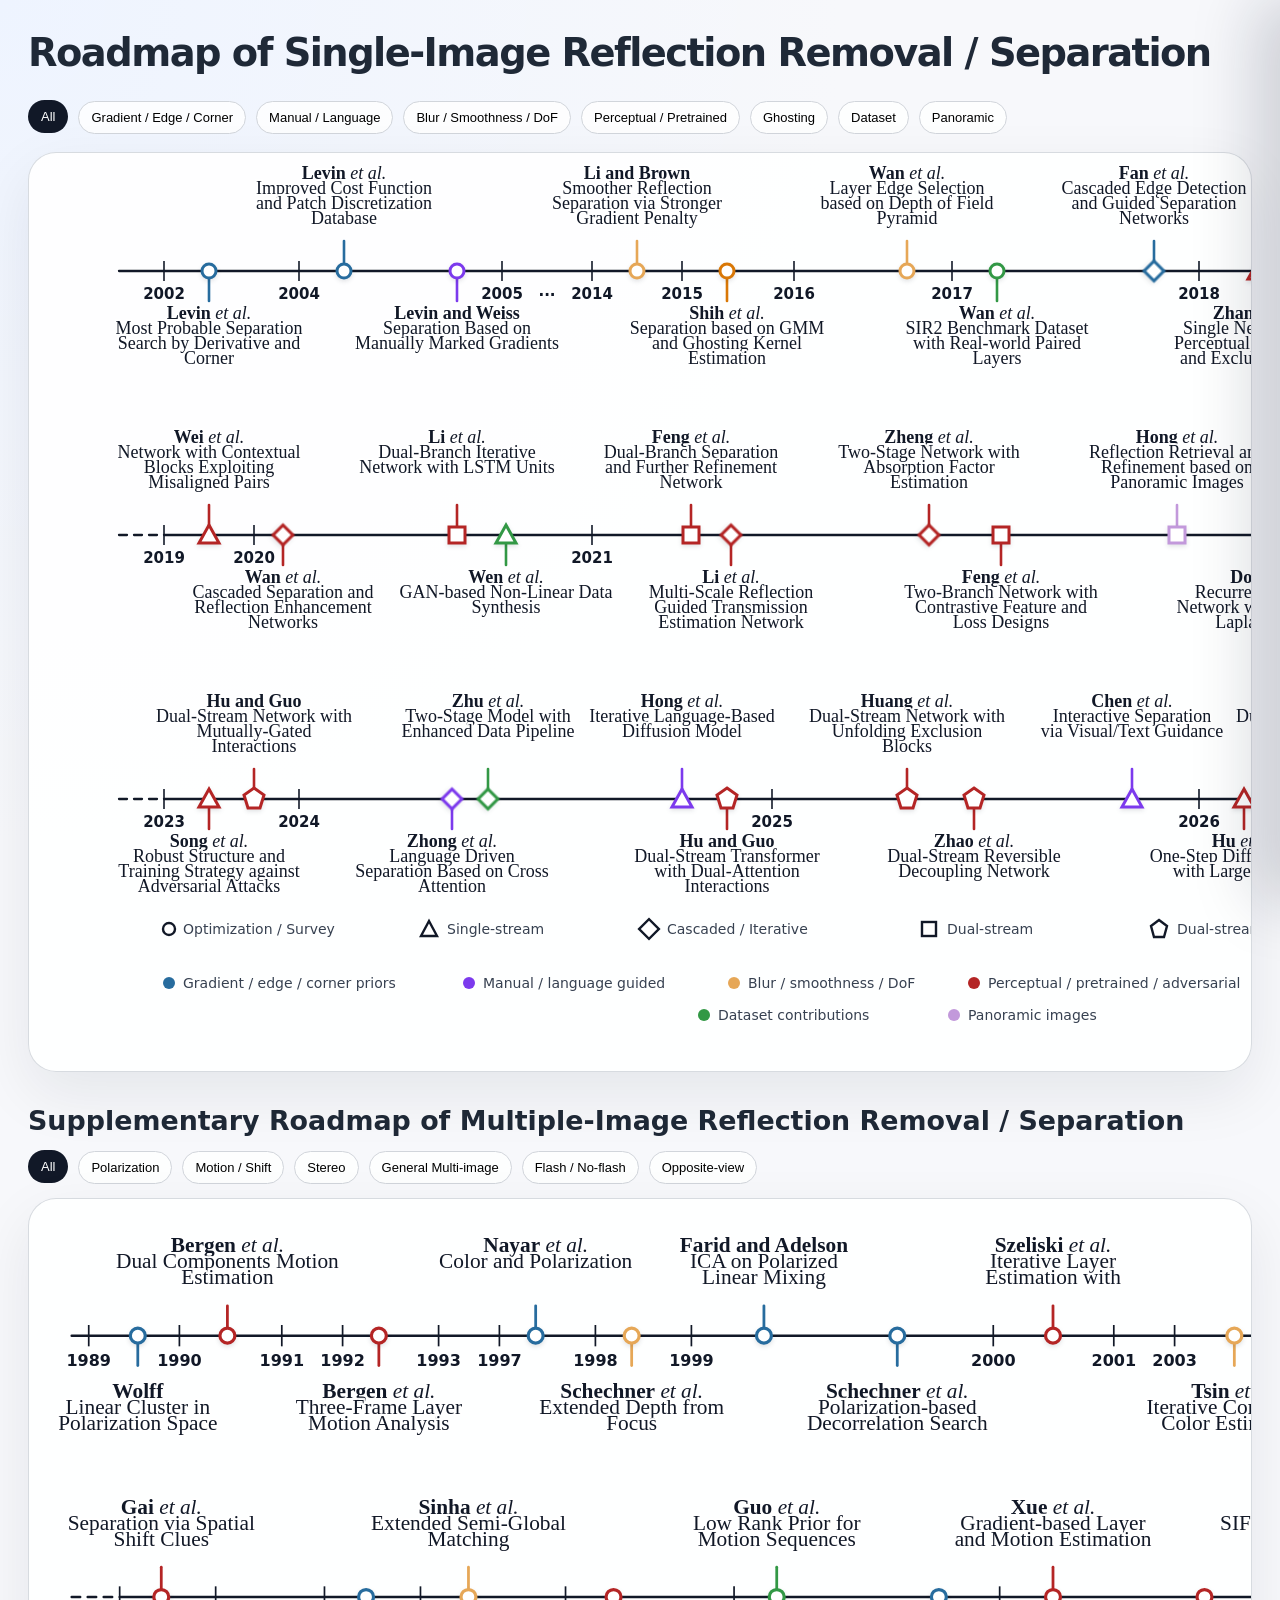
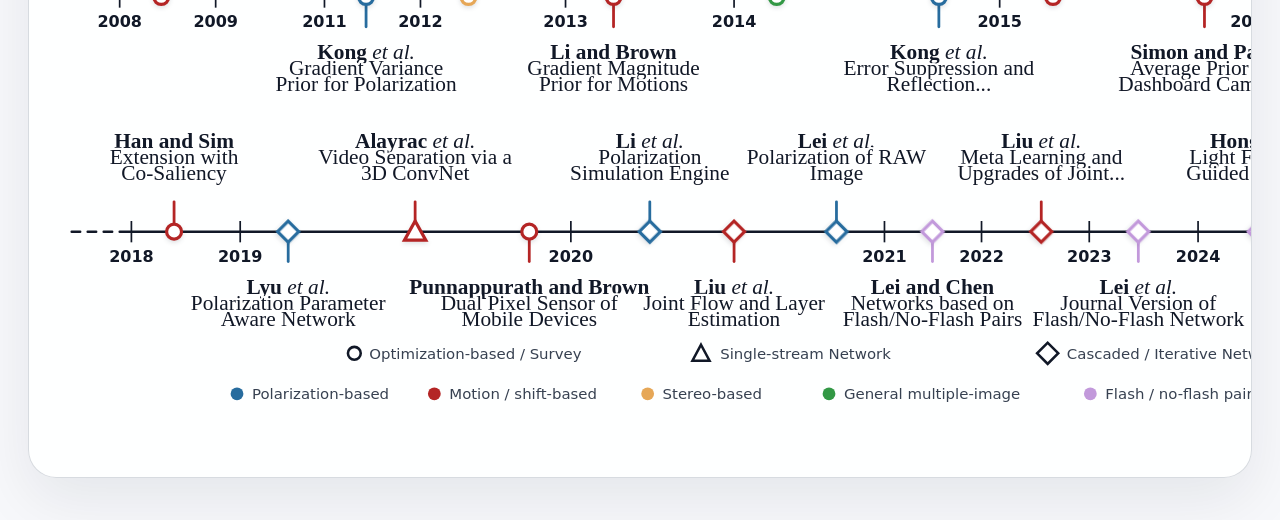
==== survey/index.html @ c85b86d0 "Add interactive survey roadmap section" ====
<!DOCTYPE html>
<html lang="zh-CN">
<head>
  <meta charset="UTF-8" />
  <meta name="viewport" content="width=device-width, initial-scale=1.0" />
  <title>Interactive Roadmap of Reflection Removal</title>
  <link rel="stylesheet" href="assets/styles.css" />
</head>
<body>
  <header data-roadmap-section="single">
    <h1>Roadmap of Single-Image Reflection Removal / Separation</h1>
  </header>

  <section class="toolbar" aria-label="Filter single-image timeline categories" data-roadmap-filter="single" data-roadmap-section="single">
    <button class="chip active" data-filter="all">All</button>
    <button class="chip" data-filter="gradient">Gradient / Edge / Corner</button>
    <button class="chip" data-filter="manual">Manual / Language</button>
    <button class="chip" data-filter="smooth">Blur / Smoothness / DoF</button>
    <button class="chip" data-filter="deep">Perceptual / Pretrained</button>
    <button class="chip" data-filter="ghosting">Ghosting</button>
    <button class="chip" data-filter="data">Dataset</button>
    <button class="chip" data-filter="pano">Panoramic</button>
  </section>

  <main class="wrap">
    <section class="timeline-card single-roadmap" data-roadmap-section="single">
      <div class="stage" id="singleStage">
        <!-- This figure is redrawn from main.tex survey timeline2. Literature metadata is stored in data/roadmaps.json. -->
        <svg id="singleTimeline" viewBox="0 0 1640 900" role="img" aria-label="Single-image reflection removal timeline">
          <defs>
            <marker id="singleArrow" markerWidth="10" markerHeight="10" refX="8" refY="5" orient="auto" markerUnits="strokeWidth">
              <path d="M0,0 L10,5 L0,10 z" fill="#111827"></path>
            </marker>
          </defs>

          <g id="singleAxes"></g>
          <g id="singlePapers"></g>

          <g class="legend" transform="translate(820 776)">
            <g transform="translate(-690 0)"><circle r="6" fill="white" stroke="#111827" stroke-width="2.4"></circle><text x="14" y="5">Optimization / Survey</text></g>
            <g transform="translate(-430 0)"><path d="M0,-8 L8,7 L-8,7 Z" fill="white" stroke="#111827" stroke-width="2.4"></path><text x="18" y="5">Single-stream</text></g>
            <g transform="translate(-210 0)"><rect x="-7" y="-7" width="14" height="14" transform="rotate(45)" fill="white" stroke="#111827" stroke-width="2.4"></rect><text x="18" y="5">Cascaded / Iterative</text></g>
            <g transform="translate(70 0)"><rect x="-7" y="-7" width="14" height="14" fill="white" stroke="#111827" stroke-width="2.4"></rect><text x="18" y="5">Dual-stream</text></g>
            <g transform="translate(300 0)"><path d="M0,-9 L8,-3 L5,8 L-5,8 L-8,-3 Z" fill="white" stroke="#111827" stroke-width="2.4"></path><text x="18" y="5">Dual-stream with feature interactions</text></g>
          </g>

          <g class="legend" transform="translate(820 830)">
            <g transform="translate(-690 0)"><circle r="6" class="legend-color single-gradient"></circle><text x="14" y="5">Gradient / edge / corner priors</text></g>
            <g transform="translate(-390 0)"><circle r="6" class="legend-color single-manual"></circle><text x="14" y="5">Manual / language guided</text></g>
            <g transform="translate(-125 0)"><circle r="6" class="legend-color single-smooth"></circle><text x="14" y="5">Blur / smoothness / DoF</text></g>
            <g transform="translate(115 0)"><circle r="6" class="legend-color single-deep"></circle><text x="14" y="5">Perceptual / pretrained / adversarial</text></g>
            <g transform="translate(465 0)"><circle r="6" class="legend-color single-ghosting"></circle><text x="14" y="5">Ghosting clues</text></g>
          </g>

          <g class="legend" transform="translate(820 862)">
            <g transform="translate(-155 0)"><circle r="6" class="legend-color single-data"></circle><text x="14" y="5">Dataset contributions</text></g>
            <g transform="translate(95 0)"><circle r="6" class="legend-color single-pano"></circle><text x="14" y="5">Panoramic images</text></g>
          </g>
        </svg>
      </div>
    </section>

    <section class="timeline-section-title" aria-labelledby="singleRoadmapTitle" data-roadmap-section="multiple">
      <h2 id="singleRoadmapTitle">Supplementary Roadmap of Multiple-Image Reflection Removal / Separation</h2>
    </section>

    <section class="toolbar inline-toolbar" aria-label="Filter multiple-image timeline categories" data-roadmap-filter="multiple" data-roadmap-section="multiple">
      <button class="chip active" data-filter="all">All</button>
      <button class="chip" data-filter="polarization">Polarization</button>
      <button class="chip" data-filter="motion">Motion / Shift</button>
      <button class="chip" data-filter="stereo">Stereo</button>
      <button class="chip" data-filter="general">General Multi-image</button>
      <button class="chip" data-filter="flash">Flash / No-flash</button>
      <button class="chip" data-filter="opposite">Opposite-view</button>
    </section>

    <section class="timeline-card" data-roadmap-section="multiple">
      <div class="stage" id="stage">
        <!-- viewBox controls the internal coordinate system: width=1500, height=760. Keep it aligned with SVG layout coordinates. -->
        <svg id="timeline" viewBox="0 0 1500 760" role="img" aria-label="Interactive reflection removal timeline">
          <defs>
            <marker id="arrow" markerWidth="10" markerHeight="10" refX="8" refY="5" orient="auto" markerUnits="strokeWidth">
              <path d="M0,0 L10,5 L0,10 z" fill="#111827"></path>
            </marker>
          </defs>

          <g id="axes"></g>
          <g id="papers"></g>

          <!-- Shape legend position. Outer translate(x y): move the whole row; inner translate(x 0): adjust spacing between items. -->
          <g class="legend" transform="translate(750 684)">
            <g transform="translate(-445 0)"><circle r="6" fill="white" stroke="#111827" stroke-width="2.4"></circle><text x="14" y="5">Optimization-based / Survey</text></g>
            <g transform="translate(-120 0)"><path d="M0,-8 L8,7 L-8,7 Z" fill="white" stroke="#111827" stroke-width="2.4"></path><text x="18" y="5">Single-stream Network</text></g>
            <g transform="translate(205 0)"><rect x="-7" y="-7" width="14" height="14" transform="rotate(45)" fill="white" stroke="#111827" stroke-width="2.4"></rect><text x="18" y="5">Cascaded / Iterative Network</text></g>
          </g>

          <!-- Color legend position. Outer translate(x y): move the whole row; inner translate(x 0): adjust spacing between color items. -->
          <g class="legend" transform="translate(750 722)">
            <g transform="translate(-555 0)"><circle r="6" class="legend-color category-polarization"></circle><text x="14" y="5">Polarization-based</text></g>
            <g transform="translate(-370 0)"><circle r="6" class="legend-color category-motion"></circle><text x="14" y="5">Motion / shift-based</text></g>
            <g transform="translate(-170 0)"><circle r="6" class="legend-color category-stereo"></circle><text x="14" y="5">Stereo-based</text></g>
            <g transform="translate(0 0)"><circle r="6" class="legend-color category-general"></circle><text x="14" y="5">General multiple-image</text></g>
            <g transform="translate(245 0)"><circle r="6" class="legend-color category-flash"></circle><text x="14" y="5">Flash / no-flash pair</text></g>
            <g transform="translate(455 0)"><circle r="6" class="legend-color category-opposite"></circle><text x="14" y="5">Paired reflection scene indicators</text></g>
          </g>
        </svg>
      </div>
    </section>
  </main>

  <aside id="detailsDrawer" class="details-drawer" aria-hidden="true" aria-label="Paper details">
    <div class="drawer-inner" id="drawerContent"></div>
  </aside>

  <aside id="tooltip" class="tooltip" aria-hidden="true"></aside>

  <script src="data/roadmaps.js"></script>
  <script src="assets/app.js" defer></script>
</body>
</html>
---- survey/assets/styles.css ----
:root {
  /* Page theme colors. */
  --bg: #f7f8fb;
  --panel: #ffffff;
  --text: #1f2937;
  --muted: #6b7280;
  --line: #111827;

  /* Category colors. Change these six values to update nodes, filter tabs, tooltips, and color legend together. */
  --category-polarization: #276c9e;
  --category-motion: #b42525;
  --category-stereo: #e6a757;
  --category-general: #329845;
  --category-flash: #c299db;
  --category-opposite: #3cb4b4;

  /* Single-image roadmap category colors. Change these values to update its nodes and color legend together. */
  --single-category-gradient: #276c9e;
  --single-category-manual: #7c3aed;
  --single-category-smooth: #e6a757;
  --single-category-deep: #b42525;
  --single-category-ghosting: #d97706;
  --single-category-data: #329845;
  --single-category-pano: #c299db;

  --shadow: 0 18px 40px rgba(15, 23, 42, 0.18);

  /* Overall page content width: affects header, filter tabs, and timeline card container. */
  --content-width: 1720px;
}

* {
  box-sizing: border-box;
}

[hidden] {
  display: none !important;
}

body {
  margin: 0;
  font-family: Inter, ui-sans-serif, system-ui, -apple-system, BlinkMacSystemFont, "Segoe UI", sans-serif;
  background: radial-gradient(circle at top left, #eef4ff 0, transparent 34%), var(--bg);
  color: var(--text);
}

header,
.toolbar,
.wrap {
  transition: transform 260ms ease;
}

body.drawer-open header,
body.drawer-open .toolbar,
body.drawer-open .wrap {
  transform: translateX(-260px);
}

header {
  max-width: var(--content-width);
  margin: 0 auto;
  padding: 32px 28px 12px;
}

h1 {
  margin: 0;
  /* Main title font size: min / responsive / max. */
  font-size: clamp(24px, 3vw, 40px);
  letter-spacing: -0.04em;
  line-height: 1.08;
}

.toolbar {
  max-width: var(--content-width);
  margin: 0 auto;
  padding: 16px 28px 0;
  display: flex;
  flex-wrap: wrap;
  /* Gap between filter tabs. */
  gap: 10px;
  align-items: center;
}

.inline-toolbar {
  margin: 0 -28px 14px;
  padding-top: 0;
}

.chip {
  border: 1px solid #d1d5db;
  background: rgba(255, 255, 255, 0.82);
  border-radius: 999px;
  padding: 8px 12px;
  /* Filter tab font size. */
  font-size: 13px;
  cursor: pointer;
  transition: 160ms ease;
  user-select: none;
}

.chip:hover,
.chip.active {
  color: white;
  border-color: transparent;
  transform: translateY(-1px);
}

.chip[data-filter="all"].active { background: #111827; }
.chip[data-filter="polarization"].active, .chip[data-filter="polarization"]:hover { background: var(--category-polarization); }
.chip[data-filter="motion"].active, .chip[data-filter="motion"]:hover { background: var(--category-motion); }
.chip[data-filter="stereo"].active, .chip[data-filter="stereo"]:hover { background: var(--category-stereo); }
.chip[data-filter="general"].active, .chip[data-filter="general"]:hover { background: var(--category-general); }
.chip[data-filter="flash"].active, .chip[data-filter="flash"]:hover { background: var(--category-flash); }
.chip[data-filter="opposite"].active, .chip[data-filter="opposite"]:hover { background: var(--category-opposite); }
.chip[data-filter="gradient"].active, .chip[data-filter="gradient"]:hover { background: var(--single-category-gradient); }
.chip[data-filter="manual"].active, .chip[data-filter="manual"]:hover { background: var(--single-category-manual); }
.chip[data-filter="smooth"].active, .chip[data-filter="smooth"]:hover { background: var(--single-category-smooth); }
.chip[data-filter="deep"].active, .chip[data-filter="deep"]:hover { background: var(--single-category-deep); }
.chip[data-filter="ghosting"].active, .chip[data-filter="ghosting"]:hover { background: var(--single-category-ghosting); }
.chip[data-filter="data"].active, .chip[data-filter="data"]:hover { background: var(--single-category-data); }
.chip[data-filter="pano"].active, .chip[data-filter="pano"]:hover { background: var(--single-category-pano); }

.wrap {
  max-width: var(--content-width);
  margin: 18px auto 42px;
  padding: 0 28px;
}

.timeline-card {
  position: relative;
  background: rgba(255, 255, 255, 0.88);
  border: 1px solid rgba(209, 213, 219, 0.86);
  border-radius: 28px;
  box-shadow: 0 22px 60px rgba(15, 23, 42, 0.08);
  overflow: hidden;
}

.timeline-section-title {
  margin: 34px 0 14px;
}

.timeline-section-title h2 {
  margin: 0;
  font-size: clamp(21px, 2.1vw, 30px);
  line-height: 1.12;
  letter-spacing: 0;
}

.stage {
  width: 100%;
  overflow-x: auto;
  overflow-y: hidden;
  padding: 0 0 18px;
}

svg {
  /* Visible SVG size in the page. Change width/height to resize the timeline display. */
  width: 1600px;
  max-width: none;
  height: 860px;
  display: block;
}

.single-roadmap svg {
  width: 1660px;
  height: 900px;
}

.axis {
  stroke: var(--line);
  stroke-width: 2.3;
  stroke-linecap: round;
}

.axis.dashed {
  stroke-dasharray: 8 7;
}

.tick {
  stroke: var(--line);
  stroke-width: 1.6;
}

.year {
  /* Year tick label font size. */
  font-size: 15px;
  fill: #111827;
  font-weight: 650;
}

.paper-group {
  cursor: pointer;
  transition: opacity 180ms ease, transform 180ms ease;
  transform-box: fill-box;
  transform-origin: center;
}

.paper-group.dimmed {
  opacity: 0.13;
}

.paper-group:hover {
  transform: scale(1.055);
}

.stem {
  /* Vertical connector line thickness between axis and paper node. */
  stroke-width: 2.6;
  stroke-linecap: round;
}

.node-circle,
.node-diamond,
.node-triangle,
.node-rect,
.node-pentagon {
  fill: #fff;
  stroke-width: 3;
  filter: drop-shadow(0 2px 2px rgba(15, 23, 42, 0.12));
}

.paper-label {
  /* Paper author/title label font size beside each node. */
  font-size: 20px;
  text-anchor: middle;
  fill: #111827;
  paint-order: stroke;
  /* White outline around paper labels. Increase if labels are hard to read over lines. */
  stroke: rgba(255, 255, 255, 0.94);
  stroke-width: 4px;
  stroke-linejoin: round;
  pointer-events: none;
}

.single-paper-group {
  cursor: pointer;
}

.single-paper-label {
  font-size: 18px;
  text-anchor: middle;
  fill: #111827;
  paint-order: stroke;
  stroke: rgba(255, 255, 255, 0.94);
  stroke-width: 4px;
  stroke-linejoin: round;
  pointer-events: none;
}

.paper-label .author {
  font-family: "Times New Roman", Times, serif;
  font-weight: 800;
}

.paper-label .etal {
  font-family: "Times New Roman", Times, serif;
  font-style: italic;
  font-weight: 400;
}

.paper-label .title-line {
  font-family: "Times New Roman", Times, serif;
  font-weight: 400;
}

.single-paper-label .author {
  font-family: "Times New Roman", Times, serif;
  font-weight: 800;
}

.single-paper-label .etal {
  font-family: "Times New Roman", Times, serif;
  font-style: italic;
  font-weight: 400;
}

.single-paper-label .title-line {
  font-family: "Times New Roman", Times, serif;
  font-weight: 400;
}

.legend text {
  /* Bottom shape/color legend font size. */
  font-size: 14px;
  fill: #374151;
}

.legend-color.category-polarization { fill: var(--category-polarization); }
.legend-color.category-motion { fill: var(--category-motion); }
.legend-color.category-stereo { fill: var(--category-stereo); }
.legend-color.category-general { fill: var(--category-general); }
.legend-color.category-flash { fill: var(--category-flash); }
.legend-color.category-opposite { fill: var(--category-opposite); }

.legend-color.single-gradient { fill: var(--single-category-gradient); }
.legend-color.single-manual { fill: var(--single-category-manual); }
.legend-color.single-smooth { fill: var(--single-category-smooth); }
.legend-color.single-deep { fill: var(--single-category-deep); }
.legend-color.single-ghosting { fill: var(--single-category-ghosting); }
.legend-color.single-data { fill: var(--single-category-data); }
.legend-color.single-pano { fill: var(--single-category-pano); }

.tooltip {
  position: fixed;
  z-index: 30;
  width: min(420px, calc(100vw - 28px));
  background: rgba(255, 255, 255, 0.96);
  backdrop-filter: blur(16px);
  border: 1px solid rgba(229, 231, 235, 0.96);
  border-radius: 18px;
  box-shadow: var(--shadow);
  padding: 16px;
  opacity: 0;
  pointer-events: none;
  user-select: text;
  transform: translateY(8px) scale(0.98);
  transition: opacity 130ms ease, transform 130ms ease;
}

.tooltip.visible {
  opacity: 1;
  pointer-events: auto;
  transform: translateY(0) scale(1);
}

.tooltip-top {
  display: flex;
  align-items: center;
  gap: 8px;
  margin-bottom: 10px;
}

.tooltip-head {
  display: flex;
  align-items: flex-start;
  justify-content: space-between;
  gap: 12px;
}

.copy-button {
  flex: 0 0 auto;
  border: 1px solid #d1d5db;
  background: #fff;
  border-radius: 999px;
  padding: 5px 10px;
  color: #374151;
  font-size: 12px;
  font-weight: 700;
  cursor: pointer;
}

.copy-button:hover {
  border-color: #9ca3af;
  background: #f9fafb;
}

.tag {
  display: inline-flex;
  align-items: center;
  gap: 6px;
  border-radius: 999px;
  padding: 4px 9px;
  color: white;
  font-size: 12px;
  font-weight: 700;
}

.venue {
  color: var(--muted);
  font-size: 12px;
  font-weight: 700;
}

.tooltip h2 {
  margin: 0 0 6px;
  font-size: 17px;
  line-height: 1.28;
  letter-spacing: -0.015em;
}

.tooltip .authors {
  margin: 0 0 12px;
  color: #374151;
  font-size: 13.5px;
  line-height: 1.45;
}

.meta-grid {
  display: grid;
  grid-template-columns: 82px 1fr;
  gap: 7px 10px;
  font-size: 13px;
  line-height: 1.45;
}

.meta-grid b {
  color: #111827;
}

.meta-grid span {
  color: #4b5563;
}

.tooltip-abstract {
  display: -webkit-box;
  -webkit-line-clamp: 3;
  -webkit-box-orient: vertical;
  overflow: hidden;
}

.meta-grid a {
  color: #2563eb;
  font-weight: 700;
  text-decoration: none;
}

.meta-grid a:hover {
  text-decoration: underline;
}

.details-drawer {
  position: fixed;
  top: 0;
  right: 0;
  z-index: 25;
  width: min(560px, calc(100vw - 24px));
  height: 100vh;
  background: rgba(255, 255, 255, 0.98);
  border-left: 1px solid rgba(209, 213, 219, 0.9);
  box-shadow: -24px 0 60px rgba(15, 23, 42, 0.18);
  transform: translateX(100%);
  transition: transform 260ms ease;
  overflow-y: auto;
  user-select: text;
}

.details-drawer.visible {
  transform: translateX(0);
}

.drawer-inner {
  padding: 28px 30px 34px;
}

.drawer-top {
  display: flex;
  align-items: flex-start;
  justify-content: space-between;
  gap: 18px;
  margin-bottom: 18px;
}

.drawer-title-block {
  min-width: 0;
}

.drawer-title {
  margin: 12px 0 8px;
  font-family: "Times New Roman", Times, serif;
  font-size: 26px;
  line-height: 1.16;
  font-weight: 700;
  letter-spacing: 0;
}

.drawer-authors {
  margin: 0;
  color: #374151;
  font-family: "Times New Roman", Times, serif;
  font-size: 17px;
  line-height: 1.35;
}

.drawer-close {
  flex: 0 0 auto;
  width: 34px;
  height: 34px;
  border: 1px solid #d1d5db;
  border-radius: 999px;
  background: #fff;
  color: #111827;
  font-size: 22px;
  line-height: 1;
  cursor: pointer;
}

.drawer-close:hover {
  background: #f3f4f6;
  border-color: #9ca3af;
}

.drawer-section {
  padding: 18px 0;
  border-top: 1px solid #e5e7eb;
}

.drawer-section h3 {
  margin: 0 0 10px;
  color: #111827;
  font-size: 12px;
  font-weight: 800;
  letter-spacing: 0.08em;
  text-transform: uppercase;
}

.drawer-section p {
  margin: 0;
  color: #374151;
  font-size: 14px;
  line-height: 1.62;
}

.drawer-grid {
  display: grid;
  grid-template-columns: 108px 1fr;
  gap: 10px 14px;
  font-size: 14px;
  line-height: 1.45;
}

.drawer-grid b {
  color: #111827;
}

.drawer-grid span {
  color: #4b5563;
  min-width: 0;
  overflow-wrap: anywhere;
}

.drawer-grid a {
  color: #2563eb;
  font-weight: 700;
  text-decoration: none;
}

.drawer-grid a:hover {
  text-decoration: underline;
}

.load-error {
  max-width: var(--content-width);
  margin: 16px auto 0;
  padding: 12px 28px;
  color: #991b1b;
  font-size: 14px;
  font-weight: 700;
}

@media (max-width: 720px) {
  header, .toolbar, .wrap {
    padding-left: 16px;
    padding-right: 16px;
  }

  body.drawer-open header,
  body.drawer-open .toolbar,
  body.drawer-open .wrap {
    transform: none;
  }

  .timeline-card {
    border-radius: 20px;
  }
}
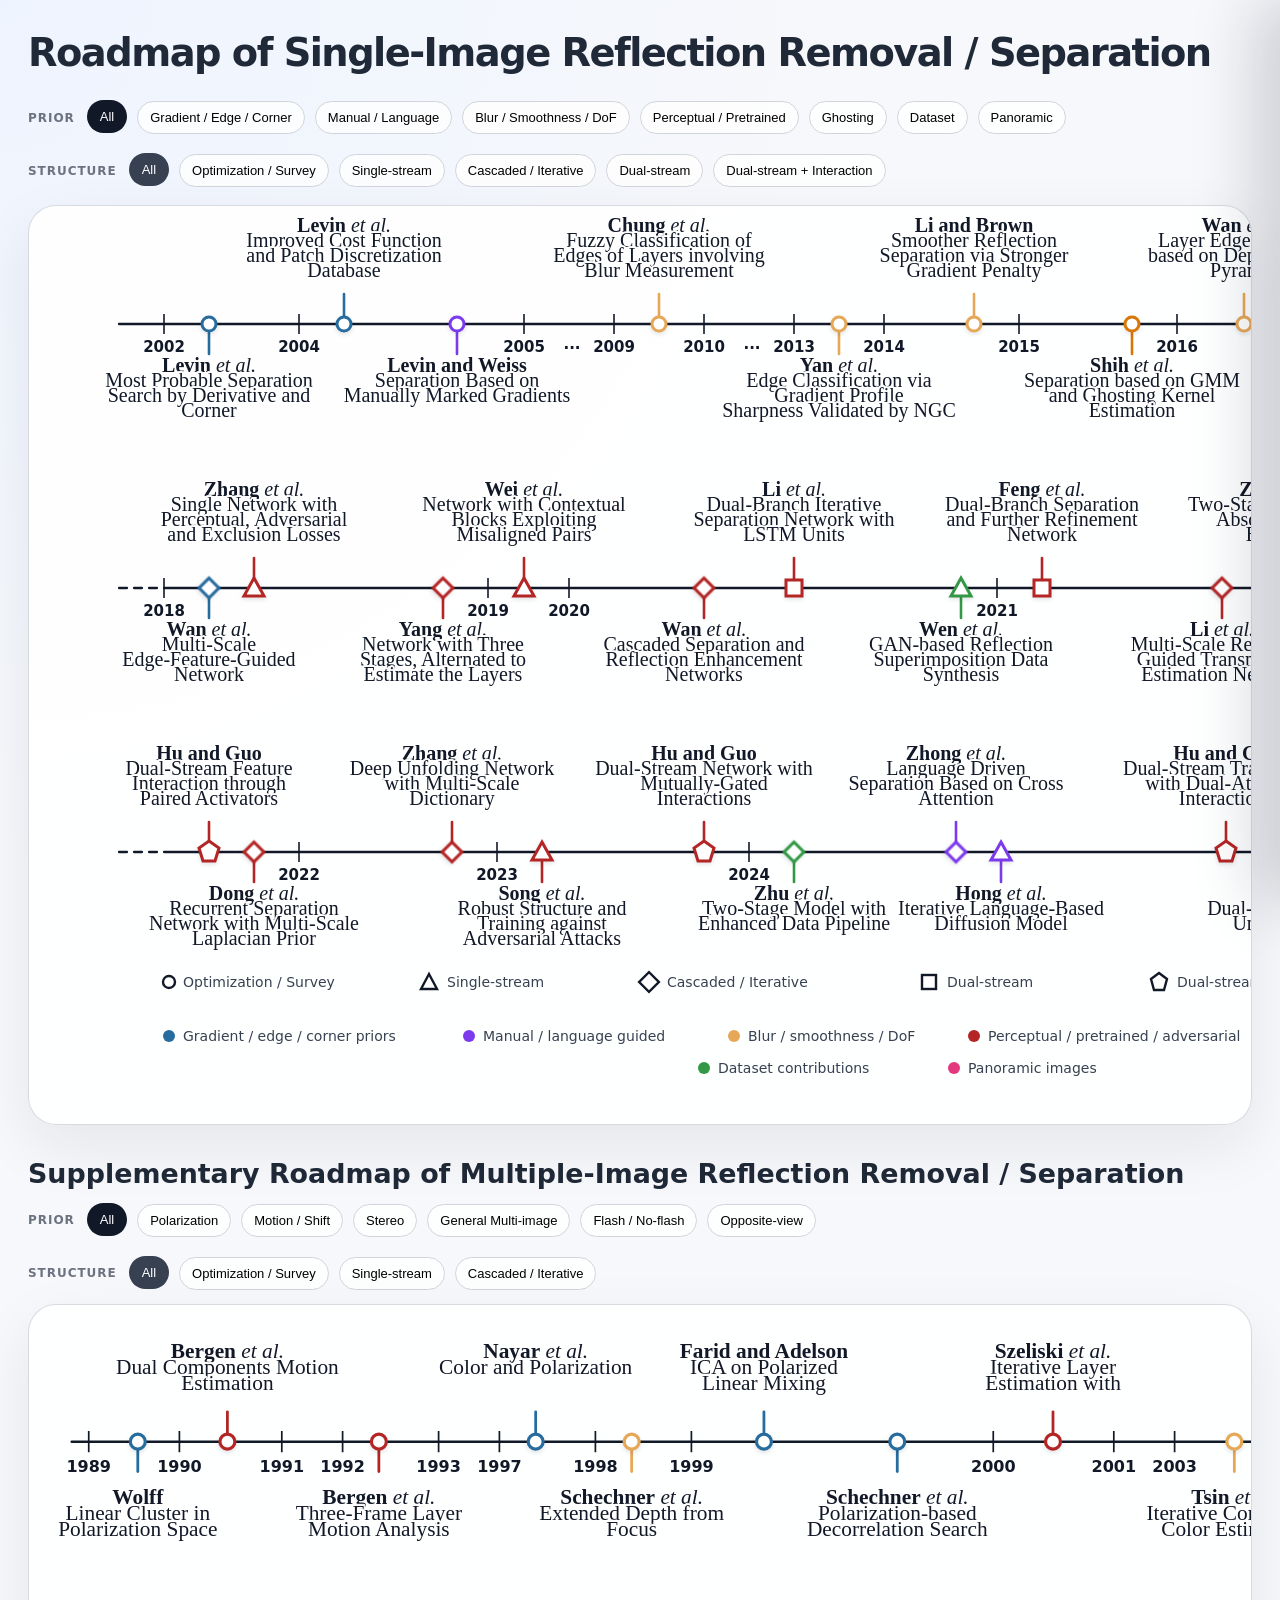
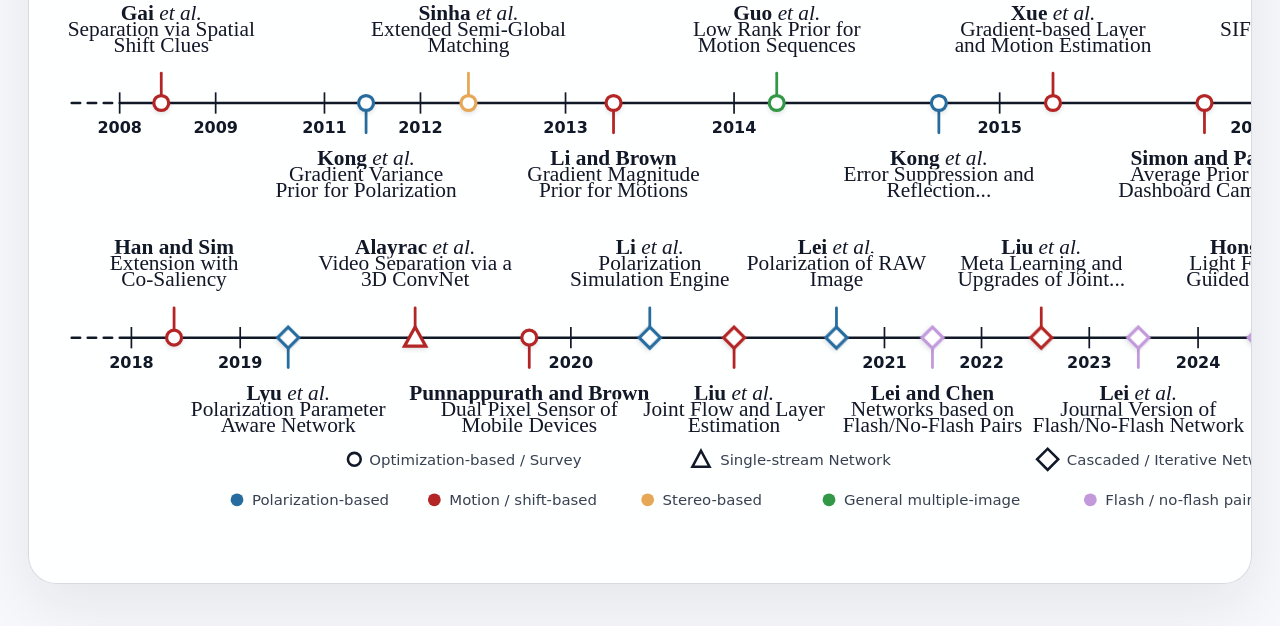
==== commit 5dd2045f: "Refine interactive survey roadmap" ====
--- a/survey/index.html
+++ b/survey/index.html
@@ -11,15 +11,25 @@
     <h1>Roadmap of Single-Image Reflection Removal / Separation</h1>
   </header>
 
-  <section class="toolbar" aria-label="Filter single-image timeline categories" data-roadmap-filter="single" data-roadmap-section="single">
-    <button class="chip active" data-filter="all">All</button>
-    <button class="chip" data-filter="gradient">Gradient / Edge / Corner</button>
-    <button class="chip" data-filter="manual">Manual / Language</button>
-    <button class="chip" data-filter="smooth">Blur / Smoothness / DoF</button>
-    <button class="chip" data-filter="deep">Perceptual / Pretrained</button>
-    <button class="chip" data-filter="ghosting">Ghosting</button>
-    <button class="chip" data-filter="data">Dataset</button>
-    <button class="chip" data-filter="pano">Panoramic</button>
+  <section class="toolbar" aria-label="Filter single-image timeline" data-roadmap-filter="single" data-roadmap-section="single">
+    <span class="filter-label">Prior</span>
+    <button class="chip active" data-filter-type="prior" data-filter="all">All</button>
+    <button class="chip" data-filter-type="prior" data-filter="gradient">Gradient / Edge / Corner</button>
+    <button class="chip" data-filter-type="prior" data-filter="manual">Manual / Language</button>
+    <button class="chip" data-filter-type="prior" data-filter="smooth">Blur / Smoothness / DoF</button>
+    <button class="chip" data-filter-type="prior" data-filter="deep">Perceptual / Pretrained</button>
+    <button class="chip" data-filter-type="prior" data-filter="ghosting">Ghosting</button>
+    <button class="chip" data-filter-type="prior" data-filter="data">Dataset</button>
+    <button class="chip" data-filter-type="prior" data-filter="pano">Panoramic</button>
+
+    <span class="filter-break"></span>
+    <span class="filter-label">Structure</span>
+    <button class="chip active" data-filter-type="structure" data-filter="all">All</button>
+    <button class="chip" data-filter-type="structure" data-filter="circle">Optimization / Survey</button>
+    <button class="chip" data-filter-type="structure" data-filter="triangle">Single-stream</button>
+    <button class="chip" data-filter-type="structure" data-filter="diamond">Cascaded / Iterative</button>
+    <button class="chip" data-filter-type="structure" data-filter="rect">Dual-stream</button>
+    <button class="chip" data-filter-type="structure" data-filter="pentagon">Dual-stream + Interaction</button>
   </section>
 
   <main class="wrap">
@@ -64,14 +74,22 @@
       <h2 id="singleRoadmapTitle">Supplementary Roadmap of Multiple-Image Reflection Removal / Separation</h2>
     </section>
 
-    <section class="toolbar inline-toolbar" aria-label="Filter multiple-image timeline categories" data-roadmap-filter="multiple" data-roadmap-section="multiple">
-      <button class="chip active" data-filter="all">All</button>
-      <button class="chip" data-filter="polarization">Polarization</button>
-      <button class="chip" data-filter="motion">Motion / Shift</button>
-      <button class="chip" data-filter="stereo">Stereo</button>
-      <button class="chip" data-filter="general">General Multi-image</button>
-      <button class="chip" data-filter="flash">Flash / No-flash</button>
-      <button class="chip" data-filter="opposite">Opposite-view</button>
+    <section class="toolbar inline-toolbar" aria-label="Filter multiple-image timeline" data-roadmap-filter="multiple" data-roadmap-section="multiple">
+      <span class="filter-label">Prior</span>
+      <button class="chip active" data-filter-type="prior" data-filter="all">All</button>
+      <button class="chip" data-filter-type="prior" data-filter="polarization">Polarization</button>
+      <button class="chip" data-filter-type="prior" data-filter="motion">Motion / Shift</button>
+      <button class="chip" data-filter-type="prior" data-filter="stereo">Stereo</button>
+      <button class="chip" data-filter-type="prior" data-filter="general">General Multi-image</button>
+      <button class="chip" data-filter-type="prior" data-filter="flash">Flash / No-flash</button>
+      <button class="chip" data-filter-type="prior" data-filter="opposite">Opposite-view</button>
+
+      <span class="filter-break"></span>
+      <span class="filter-label">Structure</span>
+      <button class="chip active" data-filter-type="structure" data-filter="all">All</button>
+      <button class="chip" data-filter-type="structure" data-filter="circle">Optimization / Survey</button>
+      <button class="chip" data-filter-type="structure" data-filter="triangle">Single-stream</button>
+      <button class="chip" data-filter-type="structure" data-filter="diamond">Cascaded / Iterative</button>
     </section>
 
     <section class="timeline-card" data-roadmap-section="multiple">
--- a/survey/assets/styles.css
+++ b/survey/assets/styles.css
@@ -6,7 +6,7 @@
   --muted: #6b7280;
   --line: #111827;
 
-  /* Category colors. Change these six values to update nodes, filter tabs, tooltips, and color legend together. */
+  /* Multiple-image prior colors. Change these six values to update nodes, prior tabs, tooltips, and color legend together. */
   --category-polarization: #276c9e;
   --category-motion: #b42525;
   --category-stereo: #e6a757;
@@ -14,14 +14,14 @@
   --category-flash: #c299db;
   --category-opposite: #3cb4b4;
 
-  /* Single-image roadmap category colors. Change these values to update its nodes and color legend together. */
+  /* Single-image prior colors. Change these values to update its nodes, prior tabs, and color legend together. */
   --single-category-gradient: #276c9e;
   --single-category-manual: #7c3aed;
   --single-category-smooth: #e6a757;
   --single-category-deep: #b42525;
   --single-category-ghosting: #d97706;
   --single-category-data: #329845;
-  --single-category-pano: #c299db;
+  --single-category-pano: #e4387e;
 
   --shadow: 0 18px 40px rgba(15, 23, 42, 0.18);
 
@@ -84,6 +84,20 @@
 .inline-toolbar {
   margin: 0 -28px 14px;
   padding-top: 0;
+}
+
+.filter-label {
+  color: var(--muted);
+  font-size: 12px;
+  font-weight: 800;
+  letter-spacing: 0.08em;
+  margin-right: 2px;
+  text-transform: uppercase;
+}
+
+.filter-break {
+  flex-basis: 100%;
+  height: 0;
 }
 
 .chip {
@@ -119,6 +133,10 @@
 .chip[data-filter="ghosting"].active, .chip[data-filter="ghosting"]:hover { background: var(--single-category-ghosting); }
 .chip[data-filter="data"].active, .chip[data-filter="data"]:hover { background: var(--single-category-data); }
 .chip[data-filter="pano"].active, .chip[data-filter="pano"]:hover { background: var(--single-category-pano); }
+.chip[data-filter-type="structure"].active,
+.chip[data-filter-type="structure"]:hover {
+  background: #374151;
+}
 
 .wrap {
   max-width: var(--content-width);
@@ -229,7 +247,8 @@
   stroke: rgba(255, 255, 255, 0.94);
   stroke-width: 4px;
   stroke-linejoin: round;
-  pointer-events: none;
+  pointer-events: auto;
+  pointer-events: bounding-box;
 }
 
 .single-paper-group {
@@ -237,14 +256,15 @@
 }
 
 .single-paper-label {
-  font-size: 18px;
+  font-size: 20px;
   text-anchor: middle;
   fill: #111827;
   paint-order: stroke;
   stroke: rgba(255, 255, 255, 0.94);
   stroke-width: 4px;
   stroke-linejoin: round;
-  pointer-events: none;
+  pointer-events: auto;
+  pointer-events: bounding-box;
 }
 
 .paper-label .author {
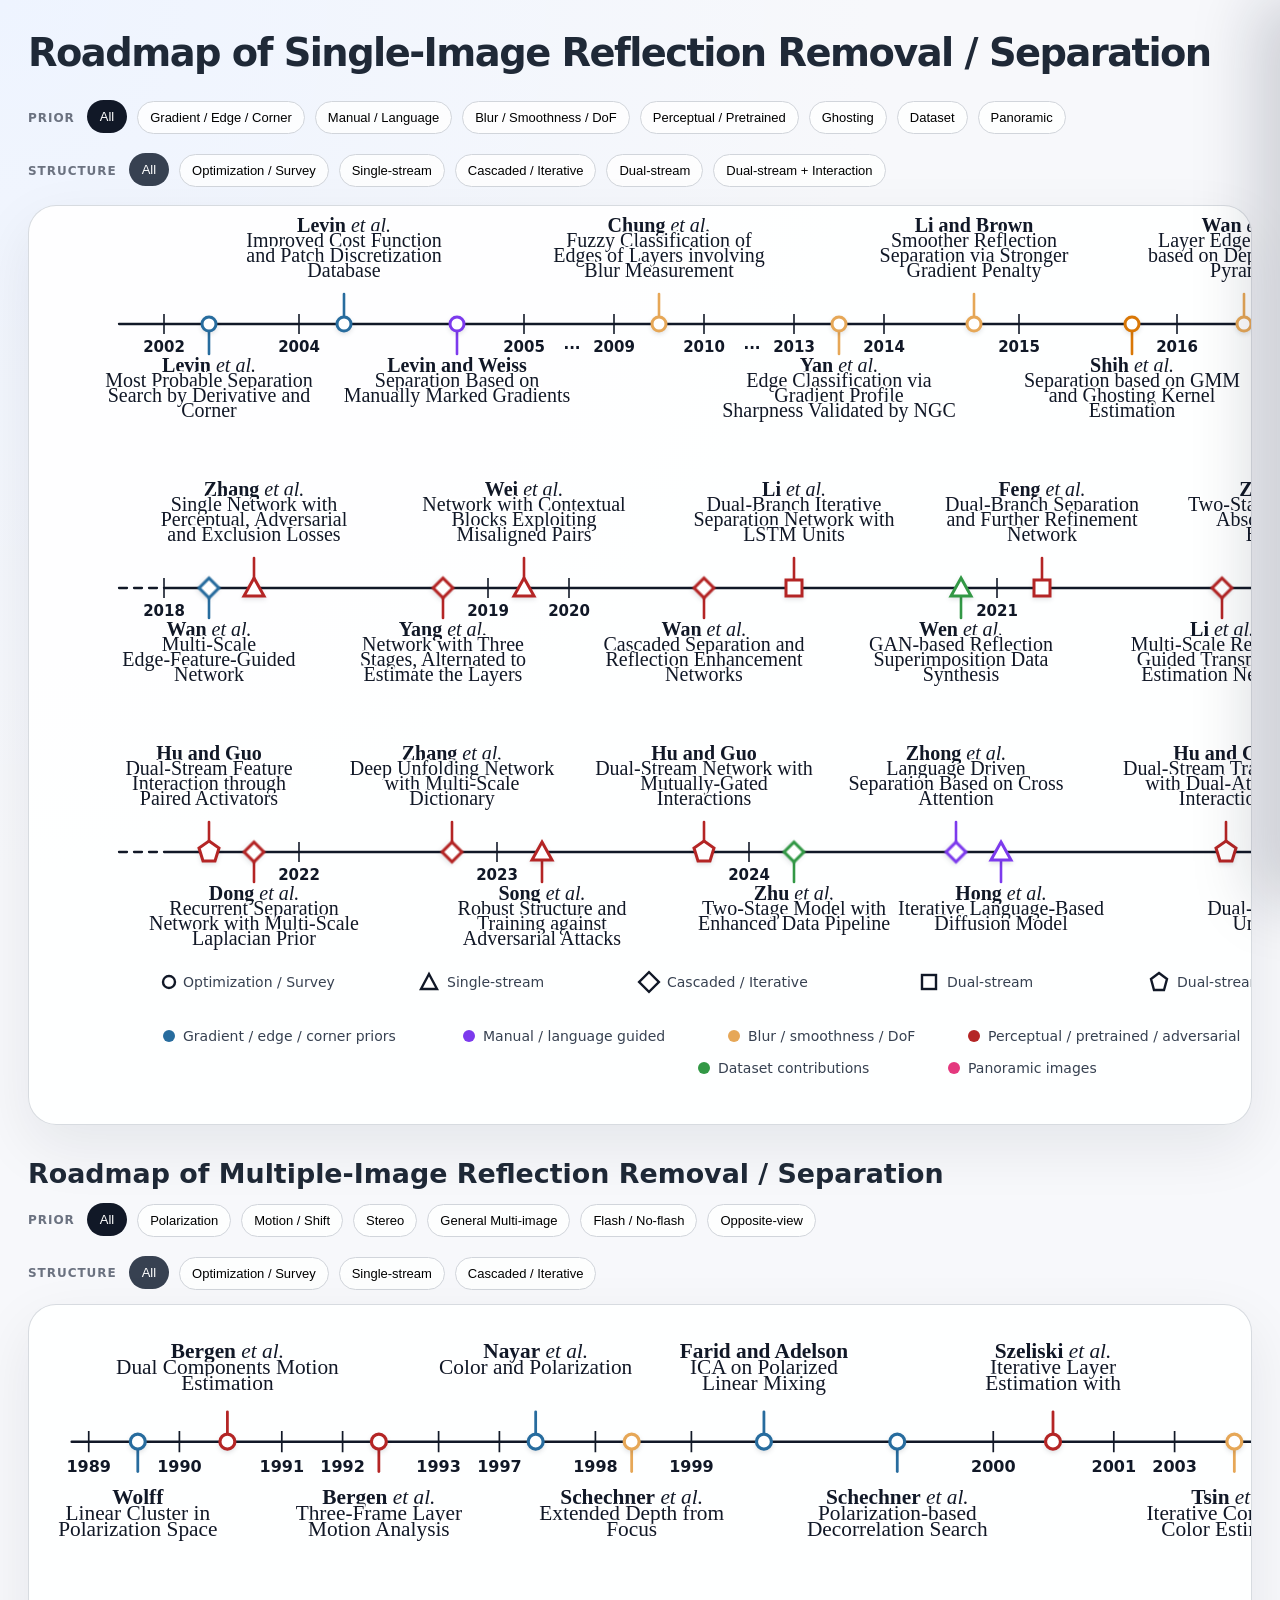
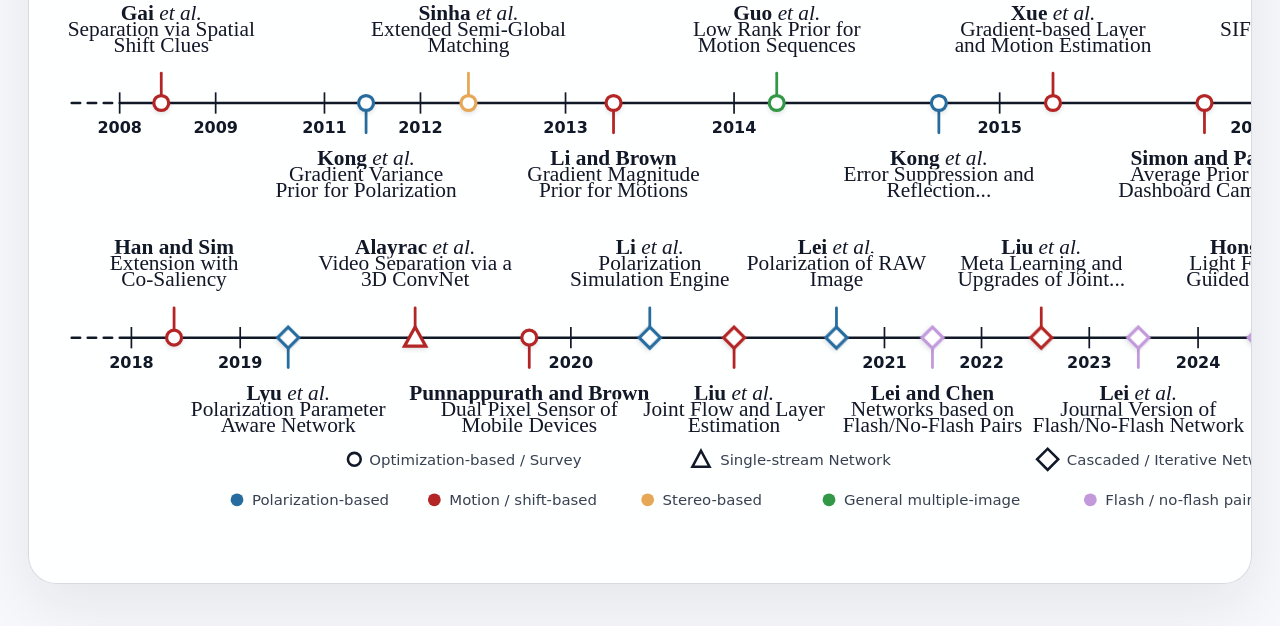
==== commit 60e21bf8: "Rename multiple-image roadmap title" ====
--- a/survey/index.html
+++ b/survey/index.html
@@ -71,7 +71,7 @@
     </section>
 
     <section class="timeline-section-title" aria-labelledby="singleRoadmapTitle" data-roadmap-section="multiple">
-      <h2 id="singleRoadmapTitle">Supplementary Roadmap of Multiple-Image Reflection Removal / Separation</h2>
+      <h2 id="singleRoadmapTitle">Roadmap of Multiple-Image Reflection Removal / Separation</h2>
     </section>
 
     <section class="toolbar inline-toolbar" aria-label="Filter multiple-image timeline" data-roadmap-filter="multiple" data-roadmap-section="multiple">
